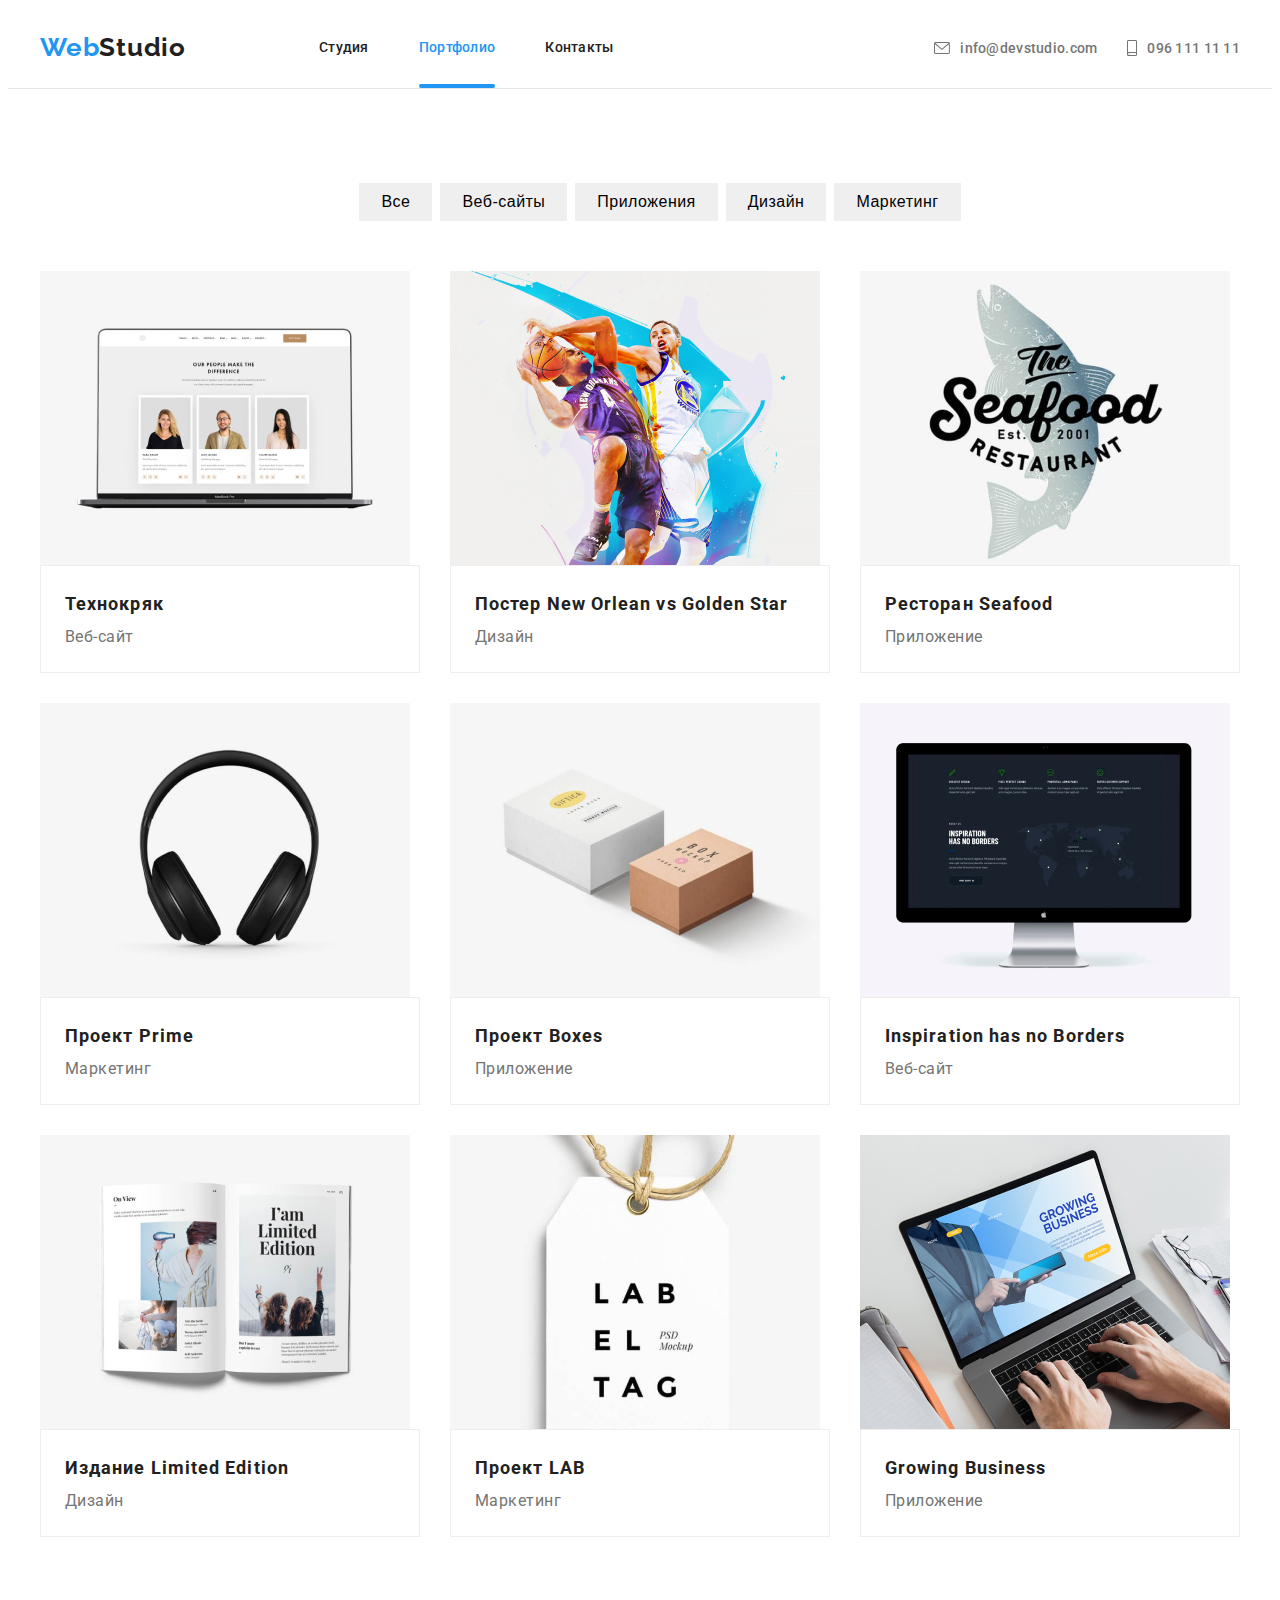
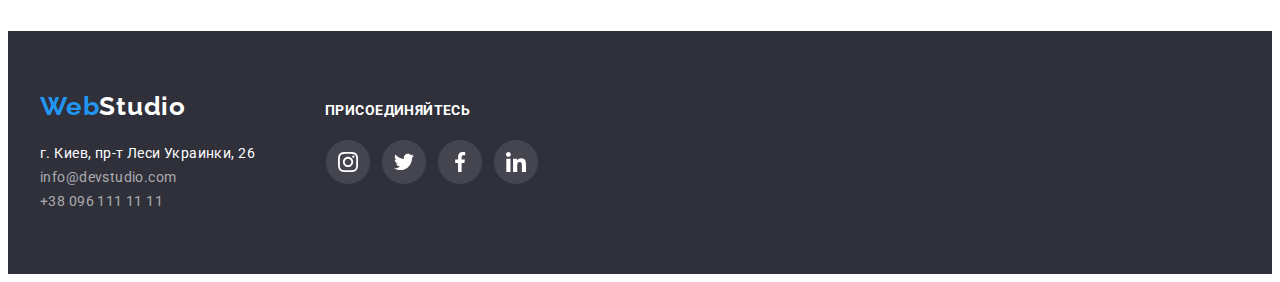
==== portfolio.html @ 7370314a "update" ====
<!DOCTYPE html>
<html lang="ru">

<head>
    <meta charset="UTF-8">
    <meta name="viewport" content="width=device-width, initial-scale=1.0">
    <title>Portfolio</title>
   
    <link rel="preconnect" href="https://fonts.gstatic.com">
    <link href="https://fonts.googleapis.com/css2?family=Raleway:wght@700&family=Roboto:wght@400;500;700;900&display=swap"
        rel="stylesheet">
    <link rel="stylesheet" href="https://cdnjs.cloudflare.com/ajax/libs/modern-normalize/1.0.0/modern-normalize.min.css"
        integrity="sha512-ISS7cAi1PEhQ8jnbJpJZMd29NlhNj4AWYyLOSp2CE/CsHxTCu+r+t0D2yoJudVrd0/8fTVPUVDzY5Tvli75u/g=="
        crossorigin="anonymous" />
    <link rel="stylesheet" href="./css/style.css">
</head>

<body>

    <header class="header">
    
        <nav class="container main-nav">
    
            <a href="" class="full-logo"><span class="logo">Web</span><span class="logotwo">Studio</span></a>
            <ul class="site-nav list">
                <li class="item"><a href="./index.html" class="kont link">Студия</a></li>
                <li class="item"><a href="" class=" current link">Портфолио</a></li>
                <li class="item"><a href="#address" class="kont link">Контакты</a></li>
            </ul>
            <ul class="auth-nav list">
                <li class="item">
                    <a href="malito:info@devstudio.com" class="link email">
                        <svg class="envelope">
                            <use href="./images/icons.svg#icon-envelope"></use>
                        </svg>info@devstudio.com</a>
                </li>
                <li class="item"><a href="tel:+380961111111" class="link phone">
                        <svg class="smartphone">
                            <use href="./images/icons.svg#icon-smartphone"></use>
                        </svg> 096 111 11 11</a></li>
            </ul>
    
        </nav>
    
    
    </header>
<main>

    
<section class="container">
    <h1 class="visually-hidden">Our projects</h1>
    <ul class="list btn-box">
        <li class="item"><button type="button" class="portf-btn">Все</button></li>
        <li class="item"><button type="button" class="portf-btn">Веб-сайты</button></li>
        <li class="item"><button type="button" class="portf-btn">Приложения</button></li>
        <li class="item"><button type="button" class="portf-btn">Дизайн</button></li>
        <li class="item"><button type="button" class="portf-btn">Маркетинг</button></li>
    </ul>
    <ul class="list project-box">
        <li class="item">
            <a href="" class="cards"> 
        <div class="proj-thumb">
            <img src="./portf-img/prtf-img1.jpg" alt="prtf-img1" width="370">
            <div class="text-hover-box">
                <p class="text-hover">Технокряк это современная площадка распространения коронавируса. Компании используют эту
                    платформу для цифрового
                    шпионажа и атак на защищённые сервера конкурентов.
                </p>
            </div>
        </div>
            <div class="project-text">
            <h2 class="portf-project">Технокряк</h2>
            <p class="portf-text">Веб-сайт</p>
            </div></a>
        </li>
        <li class="item"><a href="" class="cards"><div class="proj-thumb">
            <img src="./portf-img/prtf-img2.jpg" alt="prtf-img2" width="370"><div class="text-hover-box">
                <p class="text-hover">Технокряк это современная площадка распространения коронавируса. Компании используют эту
                    платформу для цифрового
                    шпионажа и атак на защищённые сервера конкурентов.
                </p>
            </div>
        </div>
            <div class="project-text">
            <h2 class="portf-project">Постер New Orlean vs Golden Star</h2>
            <p class="portf-text">Дизайн</p>
            </div>
            </a>
        </li>
        <li class="item"><a href="" class="cards"><div class="proj-thumb">
            <img src="./portf-img/prtf-img3.jpg" alt="prtf-img3" width="370"><div class="text-hover-box">
                <p class="text-hover">Технокряк это современная площадка распространения коронавируса. Компании используют эту
                    платформу для цифрового
                    шпионажа и атак на защищённые сервера конкурентов.
                </p>
            </div>
        </div>
            <div class="project-text">
            <h2 class="portf-project">Ресторан Seafood</h2>
            <p class="portf-text">Приложение</p>
            </div>
</a>
        </li>
        <li class="item"><a href="" class="cards"><div class="proj-thumb">
            <img src="./portf-img/prtf-img4.jpg" alt="prtf-img4" width="370"><div class="text-hover-box">
                <p class="text-hover">Технокряк это современная площадка распространения коронавируса. Компании используют эту
                    платформу для цифрового
                    шпионажа и атак на защищённые сервера конкурентов.
                </p>
            </div>
        </div>
            <div class="project-text">
            <h2 class="portf-project">Проект Prime</h2>
            <p class="portf-text">Маркетинг</p>
            </div></a>
        </li>
        <li class="item"><a href="" class="cards"><div class="proj-thumb">
            <img src="./portf-img/prtf-img5.jpg" alt="prtf-img5" width="370"><div class="text-hover-box">
                <p class="text-hover">Технокряк это современная площадка распространения коронавируса. Компании используют эту
                    платформу для цифрового
                    шпионажа и атак на защищённые сервера конкурентов.
                </p>
            </div>
        </div>
            <div class="project-text">
            <h2 class="portf-project">Проект Boxes</h2>
            <p class="portf-text">Приложение</p>
            </div></a>
        </li>
        <li class="item"><a href="" class="cards"><div class="proj-thumb">
            <img src="./portf-img/prtf-img6.jpg" alt="prtf-img6" width="370"><div class="text-hover-box">
                <p class="text-hover">Технокряк это современная площадка распространения коронавируса. Компании используют эту
                    платформу для цифрового
                    шпионажа и атак на защищённые сервера конкурентов.
                </p>
            </div>
        </div>
            <div class="project-text">
            <h2 class="portf-project">Inspiration has no Borders</h2>
            <p class="portf-text">Веб-сайт</p>
            </div></a>
        </li>
        <li class="item"><a href="" class="cards"><div class="proj-thumb">
            <img src="./portf-img/prtf-img7.jpg" alt="prtf-img7" width="370"><div class="text-hover-box">
                <p class="text-hover">Технокряк это современная площадка распространения коронавируса. Компании используют эту
                    платформу для цифрового
                    шпионажа и атак на защищённые сервера конкурентов.
                </p>
            </div>
        </div>
            <div class="project-text">
            <h2 class="portf-project">Издание Limited Edition</h2>
            <p class="portf-text">Дизайн</p>
            </div></a>
        </li>
        <li class="item"><a href="" class="cards"><div class="proj-thumb">
            <img src="./portf-img/prtf-img8.jpg" alt="prtf-img8" width="370"><div class="text-hover-box">
                <p class="text-hover">Технокряк это современная площадка распространения коронавируса. Компании используют эту
                    платформу для цифрового
                    шпионажа и атак на защищённые сервера конкурентов.
                </p>
            </div>
        </div>
            <div class="project-text">
            <h2 class="portf-project">Проект LAB</h2>
            <p class="portf-text">Маркетинг</p>
            </div></a>
        </li>
        <li class="item"><a href="" class="cards"><div class="proj-thumb">
            <img src="./portf-img/prtf-img9.jpg" alt="prtf-img9" width="370"><div class="text-hover-box">
                <p class="text-hover">Технокряк это современная площадка распространения коронавируса. Компании используют эту
                    платформу для цифрового
                    шпионажа и атак на защищённые сервера конкурентов.
                </p>
            </div>
        </div>
            <div class="project-text">
            <h2 class="portf-project">Growing Business</h2>
            <p class="portf-text">Приложение</p>
            </div></a>
        </li>
    </ul>
</section>
</main>
    <footer class="footer footer-container">
        <div class="container foot-box">
            <section class="add-box">
                <h1 class="visually-hidden">Kontacts</h1>
                <a href="" class="full-logo logo-box"><span class="logo">Web</span><span
                        class="footer-studio">Studio</span></a><br>
    
                <address id="address" class="post-box">
    
                    <p><a class="post-address">г. Киев, пр-т Леси Украинки, 26</a></p>
                    <p><a href="malito:info@devstudio.com" class="email-address">info@devstudio.com</a></p>
                    <p><a href="tel:+380961111111" class="tel-address">+38 096 111 11 11</a></p>
                </address>
            </section>
    
            <section class="joinus-box">
                <h2 class="join-us">присоединяйтесь</h2>
                <ul class="list join-box">
    
                <li class="join-socl">
                    <a href="" aria-label="Instagram"><svg class="foot-media">
                            <use href="./images/icons.svg#icon-instagram"></use>
                        </svg></a>
                </li>
                <li class="join-socl">
                    <a href="" aria-label="Twitter"><svg class="foot-media">
                            <use href="./images/icons.svg#icon-twitter"></use>
                        </svg></a>
                </li>
                <li class="join-socl">
                    <a href="" aria-label="Facebook"><svg class="foot-media">
                            <use href="./images/icons.svg#icon-facebook"></use>
                        </svg></a>
                </li>
                <li class="join-socl">
                    <a href="" aria-label="LinkedIn"><svg class="foot-media">
                            <use href="./images/icons.svg#icon-linkedin"></use>
                        </svg></a>
                </li>
                </ul>
            </section>
    
        </div>
    </footer>
</body>

</html>
---- css/style.css ----
:root {
  --primary-text-color: #212121;
  --text-color: #757575;
  --hero-color: #ffffff;
  --accent-color: #2196f3;
}

body {
  color: var(--primary-text-color);
  font-family: Roboto, sans-serif;

  background-color: var(--hero-color);
}

.visually-hidden {
  position: absolute;
  width: 1px;
  height: 1px;
  margin: -1px;
  border: 0;
  padding: 0;
  white-space: nowrap;
  clip-path: inset(100%);
  clip: rect(0 0 0 0);
  overflow: hidden;
}

.list {
  list-style: none;
}

h1,
h2,
h3,
h4,
p,
ul {
  margin-top: 0;
  margin-bottom: 0;
}

/*Header*/

.header {
  border-bottom: 1px solid #e5e5e5;
}

.main-nav {
  display: flex;
  align-items: center;
}

.logo {
  color: var(--accent-color);
}

.logotwo {
  color: var(--primary-text-color);
}

.full-logo {
  text-decoration: none;
  font-family: Raleway, sans-serif;
  font-weight: bold;
  font-size: 26px;
  line-height: 1.2;
  letter-spacing: 0.03em;
}

.site-nav .link {
  display: block;
  padding-top: 32px;
  padding-bottom: 32px;

  color: var(--primary-text-color);
  font-weight: 500;
  font-size: 14px;
  line-height: 1.14;
  text-decoration: none;
  letter-spacing: 0.02em;
}

.site-nav {
  display: flex;
  margin-left: 93px;
}

.site-nav .item {
  margin-right: 50px;
}

.site-nav .item:last-child {
  margin-right: 0;
}

.auth-nav {
  display: flex;
  margin-left: auto;
}

.auth-nav .item + .item {
  margin-left: 30px;
}

.site-nav .current:hover,
.site-nav .current:focus {
  color: var(--accent-color);
}

.site-nav .current {
  position: relative;
  transition-property: color;
  transition-duration: 250ms;
  transition-timing-function: cubic-bezier(0.4, 0, 0.2, 1);
  color: var(--accent-color);
}

.current::after {
  position: absolute;
  top: 76px;
  content: "";
  display: block;
  width: 100%;
  height: 4px;

  background-color: #2196f3;
  border-radius: 2px;

  opacity: 1;
}

.site-nav .kont {
  transition-property: color;
  transition-duration: 250ms;
  transition-timing-function: cubic-bezier(0.4, 0, 0.2, 1);
}

.site-nav .kont:hover,
.site-nav .kont:focus {
  color: var(--accent-color);
}

.auth-nav .link {
  color: var(--text-color);
  font-weight: 500;
  font-size: 14px;
  line-height: 1.15;
  text-decoration: none;
  letter-spacing: 0.02em;
}

.auth-nav .envelope {
  width: 16px;
  height: 12px;
  margin-right: 10px;

  fill: #757575;

  transition-property: color;
  transition-duration: 250ms;
  transition-timing-function: cubic-bezier(0.4, 0, 0.2, 1);
}

.auth-nav .smartphone {
  margin-right: 10px;
  width: 10px;
  height: 16px;

  fill: #757575;

  transition-property: color;
  transition-duration: 250ms;
  transition-timing-function: cubic-bezier(0.4, 0, 0.2, 1);
}

.phone,
.email {
  display: flex;

  align-items: center;

  transition-property: color;
  transition-duration: 250ms;
  transition-timing-function: cubic-bezier(0.4, 0, 0.2, 1);
}

.auth-nav .email:hover,
.auth-nav .email:focus {
  color: var(--accent-color);
}

.auth-nav .email:hover .envelope,
.auth-nav .email:focus .envelope {
  fill: currentColor;
}

.auth-nav .phone:hover,
.auth-nav .phone:focus {
  color: var(--accent-color);
}

.auth-nav .phone:hover .smartphone,
.auth-nav .pnone:focus .smartphone {
  fill: currentColor;
}

/*Hero*/
.hero {
  padding-top: 200px;
  margin-right: auto;
  margin-left: auto;
  color: var(--hero-color);
  text-align: center;
}

.overlay {
  max-width: 1600px;

  background-image: linear-gradient(
      rgba(47, 48, 58, 0.4),
      rgba(47, 48, 58, 0.4)
    ),
    url(../icons/main-bkg.jpg);

  background-color: #2f303a;

  background-repeat: no-repeat;
  background-position: center;
}

.hero-text {
  width: 696px;
  margin-right: auto;
  margin-left: auto;

  font-weight: 900;
  font-size: 44px;
  line-height: 1.36;
  text-transform: uppercase;
  letter-spacing: 0.06em;
}

.primary-btn {
  display: inline-block;

  padding: 10px 32px;
  margin-top: 30px;
  margin-bottom: 200px;

  color: var(--hero-color);
  font-weight: 700;
  font-size: 16px;
  line-height: 1.88;
  text-align: center;
  text-decoration: none;
  align-items: center;
  letter-spacing: 0.06em;

  border-radius: 4px;
  background-color: var(--accent-color);
}

.primary-btn:hover,
.primary-btn:focus {
  transform: scale(1.25);
}

.closebtn {
  justify-content: center;
  align-items: center;
  width: 30px;
  height: 30px;

  display: flex;
  margin-top: 8px;
  margin-left: 490px;
  border-radius: 50%;
  background-color: #ffffff;
  border: 1px solid rgba(0, 0, 0, 0.1);
}

.closebtn:hover,
.closebtn:focus {
  transform: scale(1.25);
}

.backdrop {
  position: fixed;
  z-index: 5;
  top: 0;
  left: 0;
  width: 100%;
  height: 100%;
  background-color: rgba(0, 0, 0, 0.2);
}

.backdrop.is-hidden {
  opacity: 0;
  pointer-events: none;
}

.modal {
  position: absolute;
  top: 50%;
  left: 50%;
  transform: translate(-50%, -50%);

  min-width: 528px;
  min-height: 581px;
  /* padding: 40px; */

  background-color: #ffffff;
}

.closebtn:hover,
.closebtn:focus {
  fill: var(--accent-color);
}

/*Advantages*/

.advan-box {
  padding-inline-start: 0;
  display: flex;
}

.svg-box {
  justify-content: center;
  align-items: center;
  width: 270px;
  height: 120px;
  margin-right: 30px;
  margin-bottom: 30px;

  display: flex;

  background-color: #f5f4fa;
  border-radius: 4px;
  background-repeat: no-repeat;
  background-position: center;
}

.antenna,
.clock,
.diagram,
.astronaut {
  width: 70px;
  height: 70px;
}

.advan-box .item:last-child {
  margin-right: 0;
}

.advantages {
  margin-bottom: 10px;

  color: var(--primary-text-color);
  font-weight: bold;
  font-size: 14px;
  line-height: 1.14;
  text-transform: uppercase;
  letter-spacing: 0.03em;
}

.adv-text {
  width: 270px;
  color: var(--text-color);
  font-weight: 400;
  font-size: 14px;
  line-height: 1.7;
  letter-spacing: 0.03em;
}

.container {
  width: 1200px;

  /* outline: 3px solid rgb(116, 216, 112); */
  padding-left: 15px;
  padding-right: 15px;
  margin: auto;
}

.whywe-container {
  padding-top: 94px;
  padding-bottom: 94px;
}

/*What We Do*/
.whatwedo {
  margin-bottom: 50px;

  color: var(--primary-text-color);
  font-weight: 700;
  font-size: 36px;
  line-height: 1.17;
  text-align: center;
  letter-spacing: 0.03em;
}

.wedo-container {
  padding-bottom: 94px;
}

.wedo-box {
  padding-inline-start: 0px;
  display: flex;
}

.wedo-box .do-item + .do-item {
  margin-left: 30px;
}

.wedo-box .do-item {
  position: relative;
}

.wedo-text {
  font-weight: 700;
  font-size: 14px;
  line-height: 1.14;
  text-align: center;
  letter-spacing: 0.03em;
  text-transform: uppercase;
  padding-top: 27px;
  color: var(--hero-color);
}

.wedo-text-box {
  position: absolute;
  bottom: 0;
  left: 0;

  width: 370px;
  height: 70px;
  background-color: rgba(47, 48, 58, 0.8);
}

/*Our Team*/

.team-box {
  margin-top: 50px;
  padding-inline-start: 0;

  display: flex;
}

.team-box .item {
  margin-right: 30px;

  background: #ffffff;
  border: 1px solid #e5e5e5;
  box-shadow: 0px 1px 3px rgba(0, 0, 0, 0.12), 0px 1px 1px rgba(0, 0, 0, 0.14),
    0px 2px 1px rgba(0, 0, 0, 0.2);
  border-radius: 0px 0px 4px 4px;
}

.team-box .item:last-child {
  margin-right: 0;
}

.ourteam-section {
  padding-top: 94px;
  padding-bottom: 94px;
  background-color: #f5f4fa;
}

.ourteam,
.our-clients {
  color: var(--primary-text-color);
  font-weight: 700;
  font-size: 36px;
  line-height: 1.17;
  text-align: center;
  letter-spacing: 0.03em;
}

.ourteam-lead {
  margin-top: 30px;
  margin-bottom: 10px;
  text-align: center;

  color: var(--primary-text-color);
  font-weight: 500;
  font-size: 16px;
  line-height: 1.19;
  letter-spacing: 0.03em;
}

.ourteam-position {
  text-align: center;

  color: var(--text-color);
  font-weight: 400;
  font-size: 16px;
  line-height: 1.19;
  letter-spacing: 0.03em;
}

.list-box {
  display: flex;
  padding-inline-start: 0;

  justify-content: center;
  margin-top: 16px;
  margin-bottom: 30px;
}

.soclink-box {
  margin-right: 10px;
}

.soclink-box:last-child {
  margin-right: 0;
}

.insta,
.twit,
.face,
.linkd {
  fill: #afb1b8;
  width: 20px;
  height: 20px;
}

.soc-box {
  align-items: center;
  justify-content: center;
  width: 44px;
  height: 44px;

  display: flex;

  border-radius: 50%;

  transition-property: color, background-color;
  transition-duration: 250ms;
  transition-timing-function: cubic-bezier(0.4, 0, 0.2, 1);
}

.soc-box:hover,
.soc-box:focus {
  color: var(--hero-color);

  background-color: var(--accent-color);
}

.insta,
.twit,
.linkd,
.face {
  transition-property: fill;
  transition-duration: 250ms;
  transition-timing-function: cubic-bezier(0.4, 0, 0.2, 1);
}

.soc-box:hover .twit,
.soc-box:focus .twit,
.soc-box:hover .insta,
.soc-box:focus .insta,
.soc-box:hover .face,
.soc-box:focus .face,
.soc-box:hover .linkd,
.soc-box:focus .linkd {
  fill: currentColor;
}

/*Clients logo*/

.client-container {
  padding-top: 94px;
  padding-bottom: 94px;
}

.clients-box {
  display: flex;
  padding-inline-start: 0;
}

.client-focus {
  margin-right: 30px;
  margin-top: 50px;
  height: 90px;
  width: 170px;

  display: flex;

  justify-content: center;
  align-items: center;
  border-radius: 4px;
  border: 1px solid #afb1b8;
  outline: none;

  transition-property: border;
  transition-duration: 250ms;
  transition-timing-function: cubic-bezier(0.4, 0, 0.2, 1);
}

.logo1,
.logo2,
.logo3,
.logo4,
.logo5,
.logo6 {
  fill: #afb1b8;

  transition-property: fill;
  transition-duration: 250ms;
  transition-timing-function: cubic-bezier(0.4, 0, 0.2, 1);
}

.client-focus:hover,
.client-focus:focus {
  border: 1px solid var(--accent-color);
}

.client-focus:hover .logo1,
.client-focus:focus .logo1,
.client-focus:hover .logo2,
.client-focus:focus .logo2,
.client-focus:hover .logo3,
.client-focus:focus .logo3,
.client-focus:hover .logo4,
.client-focus:focus .logo4,
.client-focus:hover .logo5,
.client-focus:focus .logo5,
.client-focus:hover .logo6,
.client-focus:focus .logo6 {
  fill: var(--accent-color);
}

.logo1:hover,
.logo2:hover,
.logo3:hover,
.logo4:hover,
.logo5:hover,
.logo6:hover,
.logo1:focus,
.logo2:focus,
.logo3:focus,
.logo4:focus,
.logo5:focus,
.logo6:focus {
  fill: var(--accent-color);
}

.client-focus .item:last-child {
  margin-right: 0;
}

/*Footer*/
.footer {
  padding-top: 60px;
  padding-bottom: 60px;

  background-color: #2f303a;
}

.footer-studio {
  color: var(--hero-color);
}

.post-address,
.email-address,
.tel-address {
  color: var(--hero-color);
  font-weight: 400;
  font-style: normal;
  font-size: 14px;
  line-height: 1.7;
  letter-spacing: 0.03em;
  text-decoration: none;
}

.email-address,
.tel-address {
  color: rgba(255, 255, 255, 0.6);
}

.join-us {
  margin-bottom: 20px;

  font-weight: 700;
  font-size: 14px;
  line-height: 1.14;
  letter-spacing: 0.03em;
  text-transform: uppercase;
  color: var(--hero-color);
}

.joinus-box {
  margin-left: 70px;
}

.join-socl a {
  padding: 12px;
  justify-content: center;
  align-items: center;

  display: flex;

  border: 1px solid rgb(47, 48, 58, 1);
  border-radius: 50%;
  background-size: 44px 44px;
  background-position: center;
  background-repeat: no-repeat;
  background-color: rgba(255, 255, 255, 0.1);

  transition-property: background-color, border;
  transition-duration: 250ms;
  transition-timing-function: cubic-bezier(0.4, 0, 0.2, 1);
}

.foot-media {
  width: 20px;
  height: 20px;
  fill: var(--hero-color);
}

.join-socl a:hover,
.join-socl a:active,
.join-socl a:focus {
  background-color: var(--accent-color);
  border: 1px solid var(--accent-color);
}

.join-socl + .join-socl {
  margin-left: 10px;
}

.foot-box {
  align-items: baseline;

  display: flex;
}

.post-box {
  margin-top: 20px;
}

.join-box {
  padding-inline-start: 0;

  display: flex;
}

/*Portfolio buttons*/

.btn-box {
  justify-content: center;
  padding-top: 94px;
  margin-bottom: 50px;

  display: flex;
}

.btn-box .item {
  margin-right: 8px;
}

.portf-btn {
  padding-top: 6px;
  padding-bottom: 6px;
  padding-left: 22px;
  padding-right: 22px;

  display: inline-block;

  font-weight: 500;
  font-size: 16px;
  line-height: 1.63;
  text-align: center;
  letter-spacing: 0.03em;

  border: none;

  transition-property: color, background-color;
  transition-duration: 250ms;
  transition-timing-function: cubic-bezier(0.4, 0, 0.2, 1);
}

.btn-box .item:last-child {
  margin-right: 0;
}

.portf-btn:hover,
.portf-btn:focus {
  background-color: var(--accent-color);
  color: var(--hero-color);
}

/*Portfolio main*/

img {
  max-width: 100%;
  height: auto;

  display: block;
}

.project-box {
  padding-inline-start: 0;
  display: flex;
  flex-wrap: wrap;
  margin-left: -30px;
  margin-top: -30px;
  padding-bottom: 94px;
}

.project-box .item {
  margin-left: 30px;
  margin-top: 30px;
  flex-basis: calc(100% / 3 - 30px);
}

.project-text {
  padding-top: 20px;
  padding-bottom: 20px;
  padding-right: 24px;
  padding-left: 24px;

  display: block;

  border: 1px solid #eeeeee;
}

.proj-thumb {
  position: relative;
  overflow: hidden;
}

.text-hover-box {
  position: absolute;
  top: 0;
  right: 0;

  width: 370px;
  height: 294px;
  background-color: rgba(33, 150, 243, 0.9);
  opacity: 0;
  transform: translateY(100%);

  transition-property: transform;
  transition: 250ms cubic-bezier(0.4, 0, 0.2, 1);
}

.cards:hover .text-hover-box {
  opacity: 1;
  transform: translateY(0);
}

.text-hover {
  padding: 63px 24px;
  font-weight: 400;
  font-size: 18px;
  line-height: 1.56;

  letter-spacing: 0.03em;
  color: var(--hero-color);
}

.portf-project {
  color: var(--primary-text-color);
  font-weight: 700;
  font-size: 18px;
  line-height: 2;
  letter-spacing: 0.06em;
}

.portf-text {
  color: var(--text-color);
  font-weight: 400;
  font-size: 16px;
  line-height: 1.88;
  letter-spacing: 0.03em;
}

.cards {
  display: block;
  text-decoration: none;
  outline: none;

  transition-property: box-shadow;
  transition-duration: 250ms;
  transition-timing-function: cubic-bezier(0.4, 0, 0.2, 1);
}

.cards:hover,
.cards:focus {
  box-shadow: 0 0 10px var(--text-color);
}
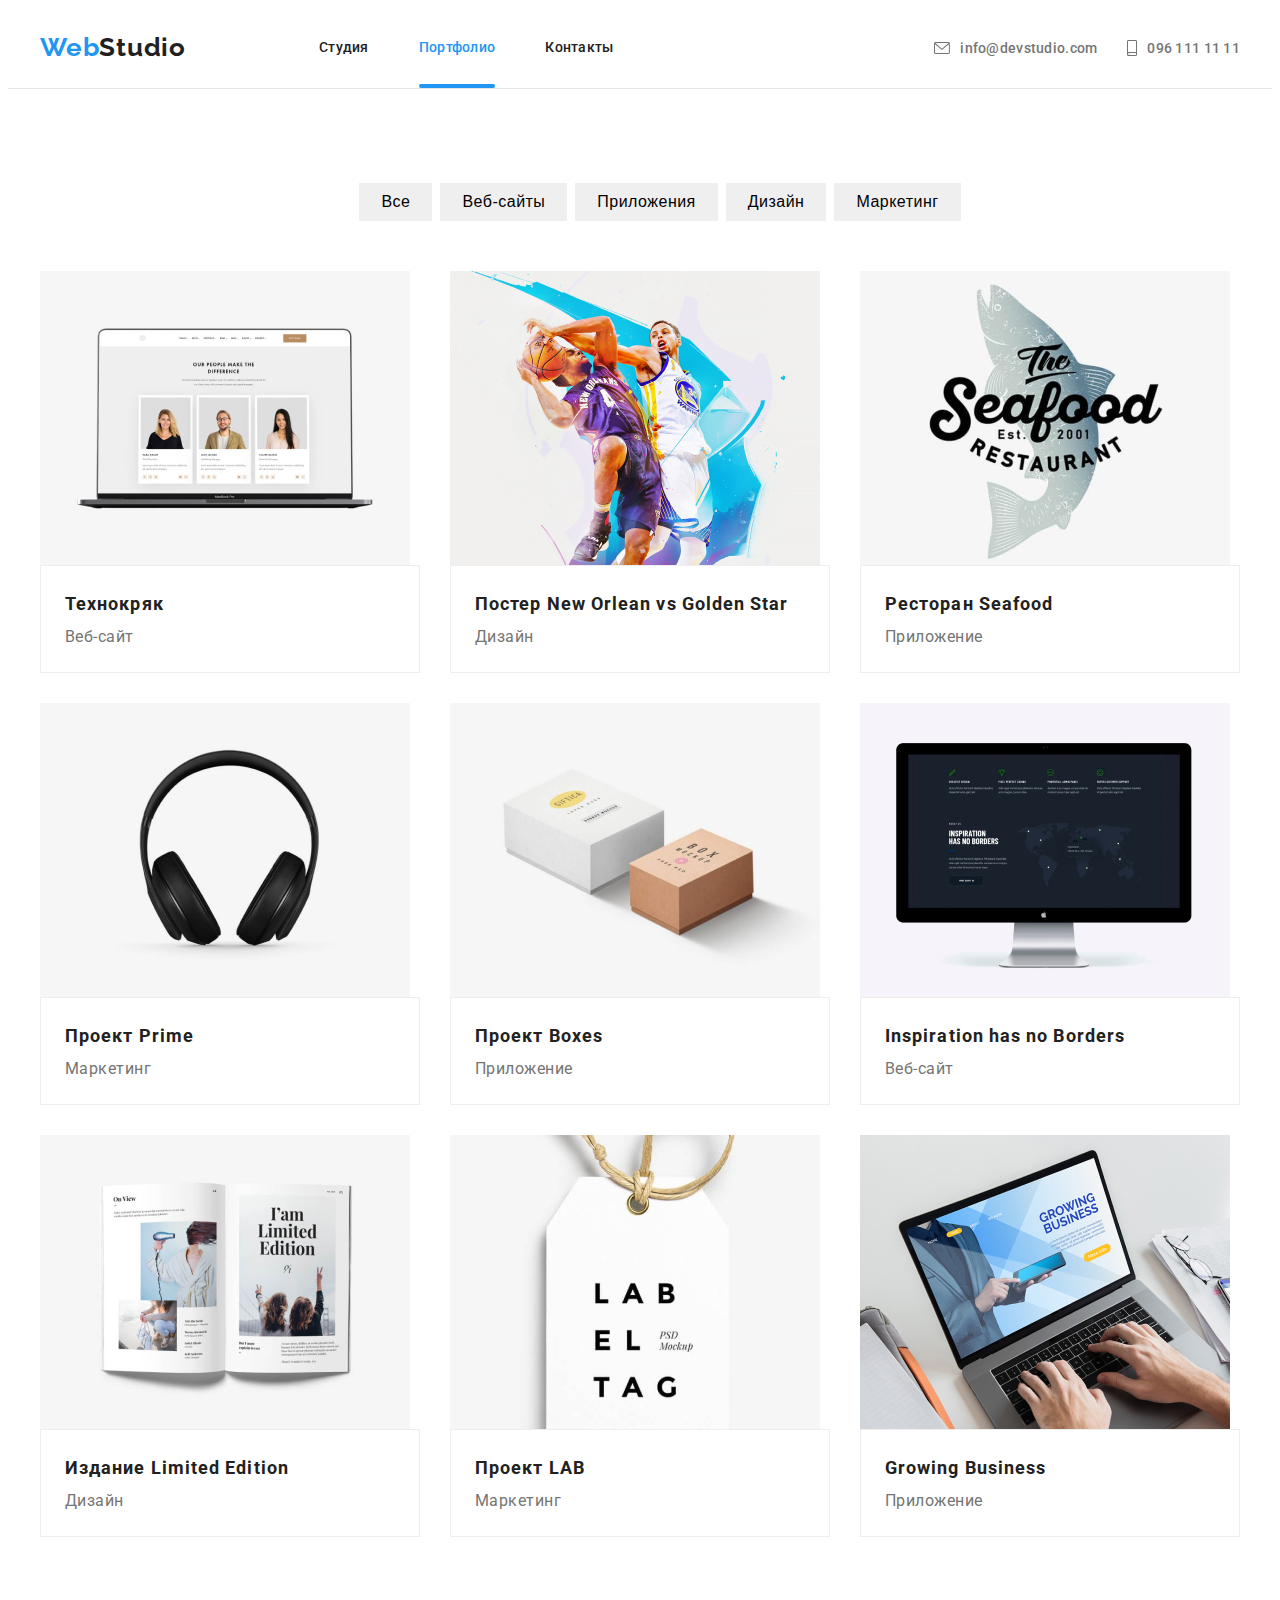
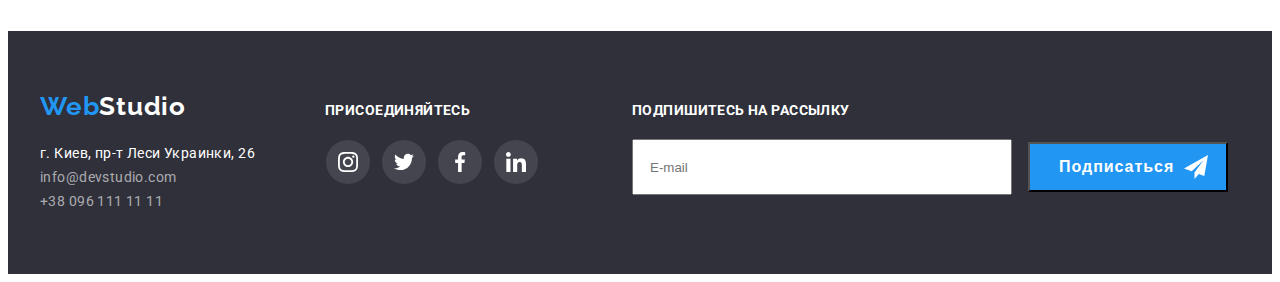
==== commit b09b6066: "update" ====
--- a/portfolio.html
+++ b/portfolio.html
@@ -223,6 +223,17 @@
                 </li>
                 </ul>
             </section>
+            <section class="sign-in-box">
+                <b class="sign-in">Подпишитесь на рассылку</b>
+            
+                <form action="" name="signup-form" class="signup-box">
+                    <label for="signup-form"></label>
+                    <input type="email" name="email" id="signup-form" placeholder="E-mail" class="signup-form">
+            
+                    <button type="submit" class="signin-btn">Подписаться </button>
+                </form>
+            
+            </section>
     
         </div>
     </footer>
--- a/css/style.css
+++ b/css/style.css
@@ -240,6 +240,8 @@
   letter-spacing: 0.06em;
 }
 
+/* Modal window */
+
 .primary-btn {
   display: inline-block;
 
@@ -307,9 +309,168 @@
 
   min-width: 528px;
   min-height: 581px;
-  /* padding: 40px; */
 
   background-color: #ffffff;
+}
+
+.form {
+  margin-left: auto;
+  margin-right: auto;
+  padding-left: 41px;
+
+  padding-right: 39px;
+  padding-bottom: 40px;
+}
+
+.form-field {
+  display: flex;
+  flex-direction: column;
+  margin-bottom: 10px;
+}
+
+.form-agreement {
+  position: relative;
+  margin-top: 10px;
+  margin-bottom: 30px;
+}
+
+.checkbox {
+  width: 16px;
+  height: 15px;
+  font-weight: 400;
+  font-size: 14px;
+  line-height: 1.71;
+  margin-right: 7px;
+  letter-spacing: 0.03em;
+
+  color: #757575;
+  appearance: none;
+  -webkit-appearance: none;
+  outline-offset: 0;
+}
+
+.check-icon {
+  position: absolute;
+  display: inline-block;
+  top: 0;
+  left: 0;
+  content: "";
+  width: 16px;
+  height: 15px;
+  background-color: transparent;
+  border: 1px solid var(--primary-text-color);
+}
+
+.checkbox:checked + .check-icon {
+  background-color: var(--accent-color);
+  border-radius: 2px;
+  background-origin: border-box;
+  border-color: var(--accent-color);
+  background-image: url(../icons/icon-check.svg);
+  background-size: contain;
+}
+
+textarea {
+  resize: none;
+}
+
+.input-border {
+  min-height: 40px;
+  min-width: 100%;
+  border: 1px solid rgba(33, 33, 33, 0.2);
+  border-radius: 4px;
+  padding-left: 42px;
+  transition-property: border;
+  transition-duration: 250ms;
+  transition-timing-function: cubic-bezier(0.4, 0, 0.2, 1);
+}
+
+.input-border:hover,
+.input-border:focus {
+  border: 1px solid var(--accent-color);
+}
+
+.modal-text {
+  font-weight: 700;
+  font-size: 20px;
+  line-height: 1.15;
+  text-align: center;
+  letter-spacing: 0.03em;
+  margin-bottom: 12px;
+}
+
+.user-info {
+  margin-bottom: 4px;
+  font-weight: 400;
+  font-size: 12px;
+  line-height: 1.17;
+  letter-spacing: 0.01em;
+
+  color: #757575;
+}
+
+.form-field input::placeholder {
+  padding: 12px 16px;
+  font-size: 14px;
+  line-height: 1.14;
+  letter-spacing: 0.01em;
+
+  color: rgba(117, 117, 117, 0.5);
+}
+
+.comment {
+  padding: 12px 16px;
+}
+
+.sendback-btn {
+  justify-content: center;
+  align-items: center;
+  display: flex;
+  margin-right: auto;
+  width: 200px;
+  height: 50px;
+  margin-left: auto;
+  border: none;
+  box-shadow: 0px 4px 4px rgba(0, 0, 0, 0.15);
+  border-radius: 4px;
+
+  background-color: #188ce8;
+  color: var(--hero-color);
+
+  transition-property: color, background-color;
+  transition-duration: 250ms;
+  transition-timing-function: cubic-bezier(0.4, 0, 0.2, 1);
+}
+
+.sendback-btn:hover,
+.sendback-btn:focus {
+  background-color: #2196f3;
+  color: var(--hero-color);
+}
+
+.name-form {
+  position: relative;
+  min-width: 342px;
+}
+
+.form-icons {
+  position: absolute;
+  top: 50%;
+  left: 12px;
+  transform: translateY(-50%);
+  fill: var(--primary-text-color);
+  transition-property: fill;
+  transition-duration: 250ms;
+  transition-timing-function: cubic-bezier(0.4, 0, 0.2, 1);
+}
+
+.input-border:hover ~ .form-icons,
+.input-border:focus ~ .form-icons {
+  fill: var(--accent-color);
+}
+
+.customer-agreem {
+  color: var(--accent-color);
 }
 
 .closebtn:hover,
@@ -677,7 +838,8 @@
   color: rgba(255, 255, 255, 0.6);
 }
 
-.join-us {
+.join-us,
+.sign-in {
   margin-bottom: 20px;
 
   font-weight: 700;
@@ -711,6 +873,48 @@
   transition-timing-function: cubic-bezier(0.4, 0, 0.2, 1);
 }
 
+.sign-in-box {
+  margin-left: 93px;
+}
+
+.signup-box {
+  margin-top: 20px;
+}
+
+.signin-btn {
+  position: relative;
+  font-weight: 700;
+  font-size: 16px;
+  line-height: 1.88;
+  padding-left: 29px;
+  text-align: left;
+  min-width: 200px;
+  min-height: 50px;
+  letter-spacing: 0.06em;
+  color: var(--hero-color);
+  background-color: var(--accent-color);
+  margin-left: 12px;
+}
+
+.signin-btn::after {
+  position: absolute;
+  top: 50%;
+  transform: translateY(-50%);
+  display: inline-block;
+  content: "";
+  background-image: url(../icons/send.svg);
+  width: 24px;
+  height: 24px;
+  margin-left: 10px;
+}
+
+.signup-form {
+  min-height: 50px;
+  min-width: 358px;
+  color: rgba(255, 255, 255, 0.6);
+  padding-left: 16px;
+}
+
 .foot-media {
   width: 20px;
   height: 20px;
